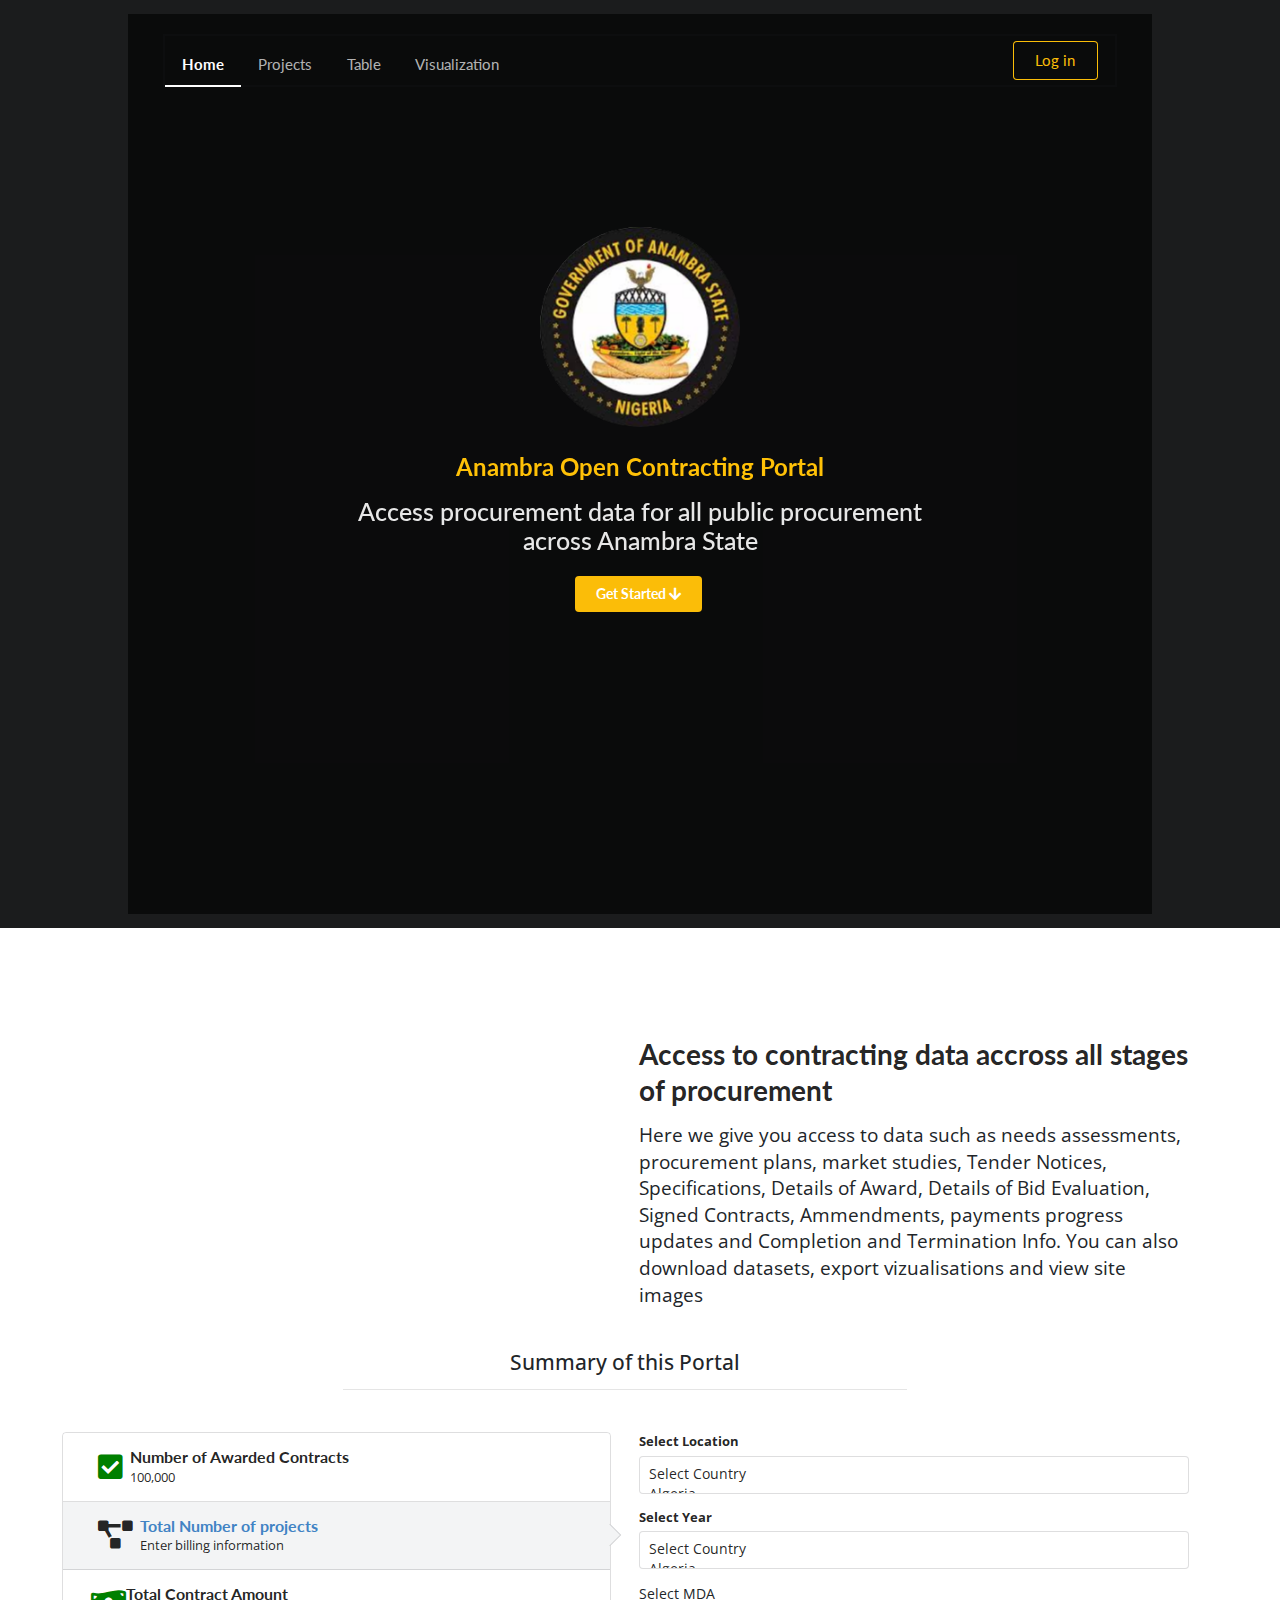
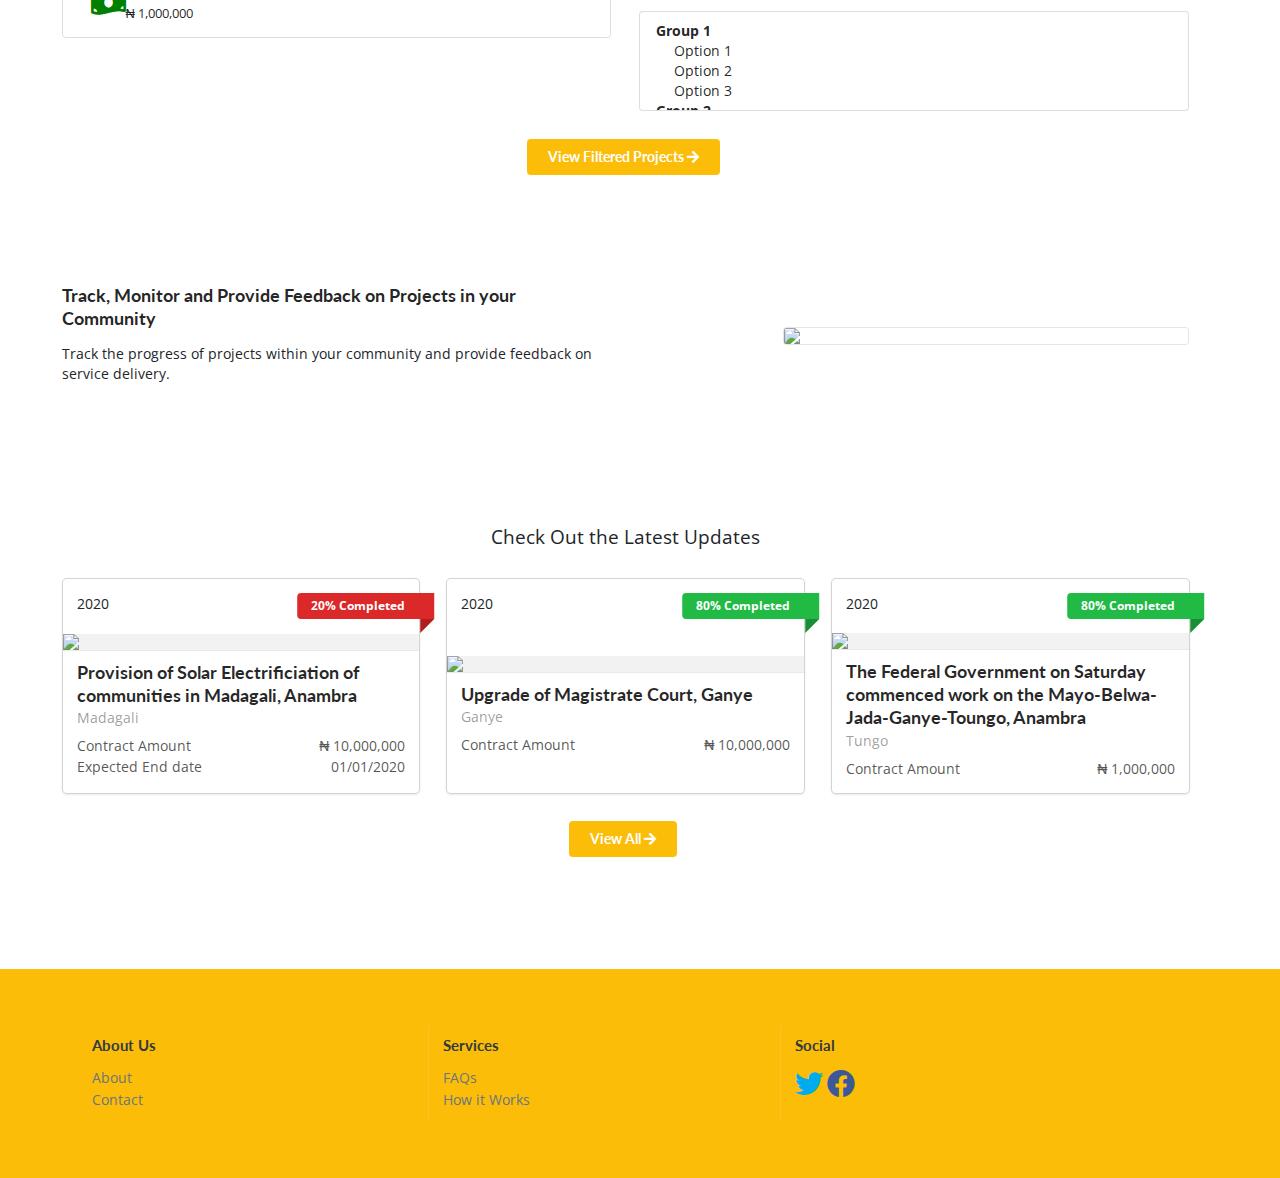
==== index.html @ ed1f9bd4 "feat: initial commit" ====
<!DOCTYPE html>
<html lang="en">

<head>
  <meta charset="UTF-8" />
  <meta name="viewport" content="width=device-width, initial-scale=1.0" />
  <meta http-equiv="X-UA-Compatible" content="ie=edge" />

  <link rel="stylesheet" href="https://cdnjs.cloudflare.com/ajax/libs/select2/4.0.5/css/select2.min.css" />

  <link rel="stylesheet" type="text/css" href="./src/semantic.min.css" />
  <link rel="stylesheet" href="./src/bootstrap.css" />
  <link rel="stylesheet" href="./src/main.css" />

  <!-- Font Awesome -->
  <link rel="stylesheet" href="https://use.fontawesome.com/releases/v5.8.2/css/all.css">
  <!-- Data AOS  -->
  <link href="https://unpkg.com/aos@2.3.1/dist/aos.css" rel="stylesheet">
  <link href="https://fonts.googleapis.com/css2?family=Open+Sans:wght@300&display=swap" rel="stylesheet">

  <title>Anambra OC Portal</title>

  <style>
    .select2-search__field {
      display: none;
    }

    .select2-selection--multiple {
      max-height: 40px;
      overflow: auto;
      cursor: pointer;
    }

    span.select2-selection.select2-selection--multiple {
      cursor: pointer;
    }

    .select2-results__group:hover,
    .select2-results__group:focus {
      cursor: pointer;
    }
  </style>
</head>

<body>
  <!-- Menu on Scroll -->
  <div class="ui large top fixed hidden menu">
    <div class="ui container">
      <a class="active item">Home</a>
      <a class="item" href="./views/project.html">Projects</a>
      <a class="item" href="./views/table.html">Table</a>
      <a class="item" href="./views/visualization.html">Visualization</a>
      <div class="right menu">
        <div class="item">
          <a class="ui yellow button">Log in</a>
        </div>
      </div>
    </div>
  </div>

  <!-- Sidebar Menu (on responsive screen) -->
  <div class="ui vertical inverted sidebar menu">
    <a class="active item">Home</a>
    <a class="item" href="./views/project.html">Projects</a>
    <a class="item" href="./views/table.html">Table</a>
    <a class="item" href="./views/visualization.html">Visualization</a>
    <a class="item">Login</a>
  </div>

  <div class="pusher">
    <div class="ui inverted vertical masthead center aligned segment" id="banner">
      <div id="main-banner">
        <div class="ui container">

          <!-- main menubar -->
          <div class="ui large secondary inverted pointing menu">
            <a class="toc item">
              <i class="fas fa-bars"></i>
            </a>
            <a class="active item">Home</a>
            <a class="item" href="views/project.html">Projects</a>
            <a class="item" href="views/table.html">Table</a>
            <a class="item" href="views/visualization.html">Visualization</a>
            <div class="right item">
              <a class="ui basic yellow button">Log in</a>
            </div>
          </div>

        </div>
        <div class="ui text container" id="header-text">
          <img src="./img/anambraIcon.png" width="200" alt="Anambra-logo" data-aos="flip-left">
          <h2 class="ui inverted header text-warning" data-aos="fade-right" data-aos-duration="1000">
            Anambra Open Contracting Portal
          </h2>
          <h3 data-aos="fade-left" data-aos-duration="1500">
            Access procurement data for all public procurement<br />across Anambra
            State
          </h3>
          <div class="ui medium yellow button" style="margin-top: 1rem">
            <a href="#main-content" style="color:#fff">Get Started <i class="fas fa-arrow-down"></i></a>
          </div>
        </div>
      </div>
    </div>
    <div class="ui vertical stripe" id="main-content">
      <div class="ui middle aligned stackable grid container">
        <div class="row">
          <div class="six wide left floated column">
            <lottie-player src="https://assets8.lottiefiles.com/temp/lf20_TOE9MF.json" background="transparent"
              speed="1" style="width: 400px; height: 300px;" loop autoplay></lottie-player>
          </div>
          <div class="eight wide column">
            <h3 class="ui header">
              Access to contracting data accross all stages of procurement
            </h3>
            <p>
              Here we give you access to data such as needs assessments,
              procurement plans, market studies, Tender Notices,
              Specifications, Details of Award, Details of Bid Evaluation,
              Signed Contracts, Ammendments, payments progress updates and
              Completion and Termination Info. You can also download datasets,
              export vizualisations and view site images
            </p>
          </div>
        </div>
      </div>

      <div class="">
        <div class="ui equal width stackable internally  grid container">
          <div class="row">
            <div class="center aligned column">
              <h4 class="ui huge" style="margin-top: 2rem">Summary of this Portal</h4>
              <hr width="50%" />
            </div>
          </div>
          <div class="aligned row">
            <div class="column">
              <div class="ui vertical  steps" style="width: 100%">
                <div class="completed step">
                  <i class="fas fa-check-square fa-2x px-2" style="color: green;"></i>
                  <div class="content">
                    <div class="title">Number of Awarded Contracts</div>
                    <div class="description">100,000</div>
                  </div>
                </div>
                <div class="active step">
                  <i class="fas fa-project-diagram fa-2x px-2"></i>
                  <div class="content">
                    <div class="title">Total Number of projects</div>
                    <div class="description">Enter billing information</div>
                  </div>
                </div>
                <div class="complete step">
                  <i class="fas fa-money-bill-wave fa-2x" style="color: green;"></i>
                  <div class="content">
                    <div class="title">Total Contract Amount</div>
                    <div class="description">
                      <span class="right floated">&#8358; 1,000,000</span>
                    </div>
                  </div>
                </div>
              </div>
            </div>
            <div class="column">
              <div class="ui form">
                <div class="field">
                  <label>Select Location</label>
                  <select multiple="" class="ui dropdown">
                    <option value="">Select Country</option>
                    <option value="DZ">Algeria</option>
                    <option value="AQ">Antarctica</option>
                    <option value="ZW">Zimbabwe</option>
                  </select>
                </div>
                <div class="field">
                  <label>Select Year</label>
                  <select multiple="" class="ui dropdown">
                    <option value="">Select Country</option>
                    <option value="DZ">Algeria</option>
                    <option value="AQ">Antarctica</option>
                    <option value="ZW">Zimbabwe</option>
                  </select>
                </div>
                <div id="select-container">
                  <label class="label">Select MDA</label>
                  <select id="select-group" multiple="multiple" style="width:100%">
                    <optgroup label="Group 1">
                      <option value="1">Option 1</option>
                      <option value="2">Option 2</option>
                      <option value="3">Option 3</option>
                    </optgroup>
                    <optgroup label="Group 2">
                      <option value="4">Option 4</option>
                      <option value="5">Option 5</option>
                      <option value="6">Option 6</option>
                    </optgroup>
                  </select>
                </div>
              </div>
            </div>
          </div>
          <div class="row">
            <div class="center aligned column">
              <div class="ui yellow button">
                View Filtered Projects <i class="fas fa-arrow-right"></i>
              </div>
            </div>
          </div>
        </div>
      </div>
    </div>

    <div class="">
      <div class="ui middle aligned stackable grid container">
        <div class="row">
          <div class="eight wide column">
            <h3 class="ui header">
              Track, Monitor and Provide Feedback on Projects in your
              Community
            </h3>
            <p>
              Track the progress of projects within your community and provide
              feedback on service delivery.
            </p>
          </div>
          <div class="six wide right floated column">
            <img src="https://www.inlandtown.com/wp-content/uploads/2016/03/new-awka-e1457959773303.jpg"
              class="ui large bordered rounded image" />
          </div>
        </div>
      </div>

      <div class="ui container  vertical stripe grid">
        <div class="row">
          <div class="center aligned column">
            <p class="ui huge">Check Out the Latest Updates</p>
          </div>
        </div>
        <div class="ui three stackable special cards row">
          <div class="ui link card">
            <div class="content">
              <div class="right floated meta">
                <a class="ui red right ribbon label">20% Completed</a>
              </div>
              2020
            </div>

            <div class="image">
              <img src="https://i1.wp.com/nairametrics.com/wp-content/uploads/2019/04/Solar.jpg?fit=900%2C563&ssl=1" />
            </div>
            <div class="content">
              <div class="header">
                Provision of Solar Electrificiation of communities in Madagali, Anambra
              </div>
              <div class="meta">
                <a>Madagali</a>
              </div>
              <div class="description">
                <span class="right floated">&#8358; 10,000,000</span>
                <span class="left floated">
                  Contract Amount
                </span>
              </div>
              <div class="description">
                <span class="right floated">01/01/2020</span>
                <span class="left floated">
                  Expected End date
                </span>
              </div>
            </div>
          </div>
          <div class="ui link card">
            <div class="content">
              <div class="right floated meta">
                <a class="ui green right ribbon label">80% Completed</a>
              </div>
              2020
            </div>
            <div class="image">
              <img src="https://i2.wp.com/www.von.gov.ng/wp-content/uploads/2018/06/UNCHR.jpg?resize=696%2C522&ssl=1" />
            </div>
            <div class="content">
              <div class="header">
                Upgrade of Magistrate Court, Ganye
              </div>
              <div class="meta">
                <a>Ganye</a>
              </div>
              <div class="description">
                <span class="right floated">&#8358; 10,000,000</span>
                <span class="left floated">
                  Contract Amount
                </span>
              </div>
            </div>
          </div>
          <div class="ui link card">
            <div class="content">
              <div class="right floated meta">
                <a class="ui green right ribbon label">80% Completed</a>
              </div>
              2020
            </div>
            <div class="image">
              <img
                src="https://i1.wp.com/economicconfidential.com/wp-content/uploads/2018/08/Road-Construction.jpg?resize=275%2C183&ssl=1" />
            </div>
            <div class="content">
              <div class="header">
                The Federal Government on Saturday commenced work on the Mayo-Belwa-Jada-Ganye-Toungo, Anambra
              </div>
              <div class="meta">
                <a>Tungo</a>
              </div>
              <div class="description">
                <span class="right floated">&#8358; 1,000,000</span>
                <span class="left floated">
                  Contract Amount
                </span>
              </div>
            </div>
          </div>
        </div>
        <div class="row">
          <div class="center aligned column">
            <div class="ui yellow button">
              View All <i class="fas fa-arrow-right"></i>
            </div>
          </div>
        </div>
      </div>
    </div>

    <div class="ui inverted yellow vertical footer segment">
      <div class="ui container">
        <div class="ui stackable inverted divided equal height stackable grid">
          <div class="five wide column">
            <h4 class="ui inverted header text-dark">About Us</h4>
            <div class="ui inverted link list">
              <a href="#" class="item text-muted">About</a>
              <a href="#" class="item text-muted">Contact</a>
            </div>
          </div>
          <div class="five wide column">
            <h4 class="ui inverted header text-dark">Services</h4>
            <div class="ui inverted link list">
              <a href="#" class="item text-muted">FAQs</a>
              <a href="#" class="item text-muted">How it Works</a>
            </div>
          </div>
          <div class="five wide column">
            <h4 class="ui inverted header text-dark">Social</h4>
            <a href="#" class="item" style="color: #00acee;">
              <i class="fab fa-twitter fa-2x"></i>
            </a>
            <a href="#" class="item" style="color: #3b5998;">
              <i class="fab fa-facebook fa-2x"></i>
            </a>
          </div>
        </div>
      </div>
    </div>
  </div>
  <!-- script -->
  <script src="https://code.jquery.com/jquery-3.1.1.min.js"
    integrity="sha256-hVVnYaiADRTO2PzUGmuLJr8BLUSjGIZsDYGmIJLv2b8=" crossorigin="anonymous"></script>
  <script src="https://cdnjs.cloudflare.com/ajax/libs/select2/4.0.5/js/select2.full.min.js"></script>

  <script src="./src/semantic.min.js"></script>

  <!-- aos  -->
  <script src="https://unpkg.com/aos@2.3.1/dist/aos.js"></script>
  <script>
    AOS.init();
  </script>
  <script src="https://unpkg.com/@lottiefiles/lottie-player@latest/dist/lottie-player.js"></script>


  <!-- high charts -->
  <script src="https://code.highcharts.com/highcharts.js"></script>
  <script>
    $(function () {

      // fix menu when passed
      $(".masthead").visibility({
        once: false,
        onBottomPassed: function () {
          $(".fixed.menu").transition("fade in");
        },
        onBottomPassedReverse: function () {
          $(".fixed.menu").transition("fade out");
        }
      });

      // create sidebar and attach to menu open
      $(".ui.sidebar").sidebar("attach events", ".toc.item");
      $(".ui.dropdown").dropdown();

      // new test
      $("#select-group").select2();

      let optgroupState = {};

      $("body").on('click', '.select2-container--open .select2-results__group', function () {
        $(this).siblings().toggle();
        let id = $(this).closest('.select2-results__options').attr('id');
        let index = $('.select2-results__group').index(this);
        optgroupState[id][index] = !optgroupState[id][index];
      })

      $('#select-group').on('select2:open', function () {
        $('.select2-dropdown--below').css('opacity', 0);
        setTimeout(() => {
          let groups = $('.select2-container--open .select2-results__group');
          let id = $('.select2-results__options').attr('id');
          if (!optgroupState[id]) {
            optgroupState[id] = {};
          }
          $.each(groups, (index, v) => {
            optgroupState[id][index] = optgroupState[id][index] || false;
            optgroupState[id][index] ? $(v).siblings().show() : $(v).siblings().hide();
          })
          $('.select2-dropdown--below').css('opacity', 1);
        }, 0);
      })

    });

  </script>
</body>

</html>
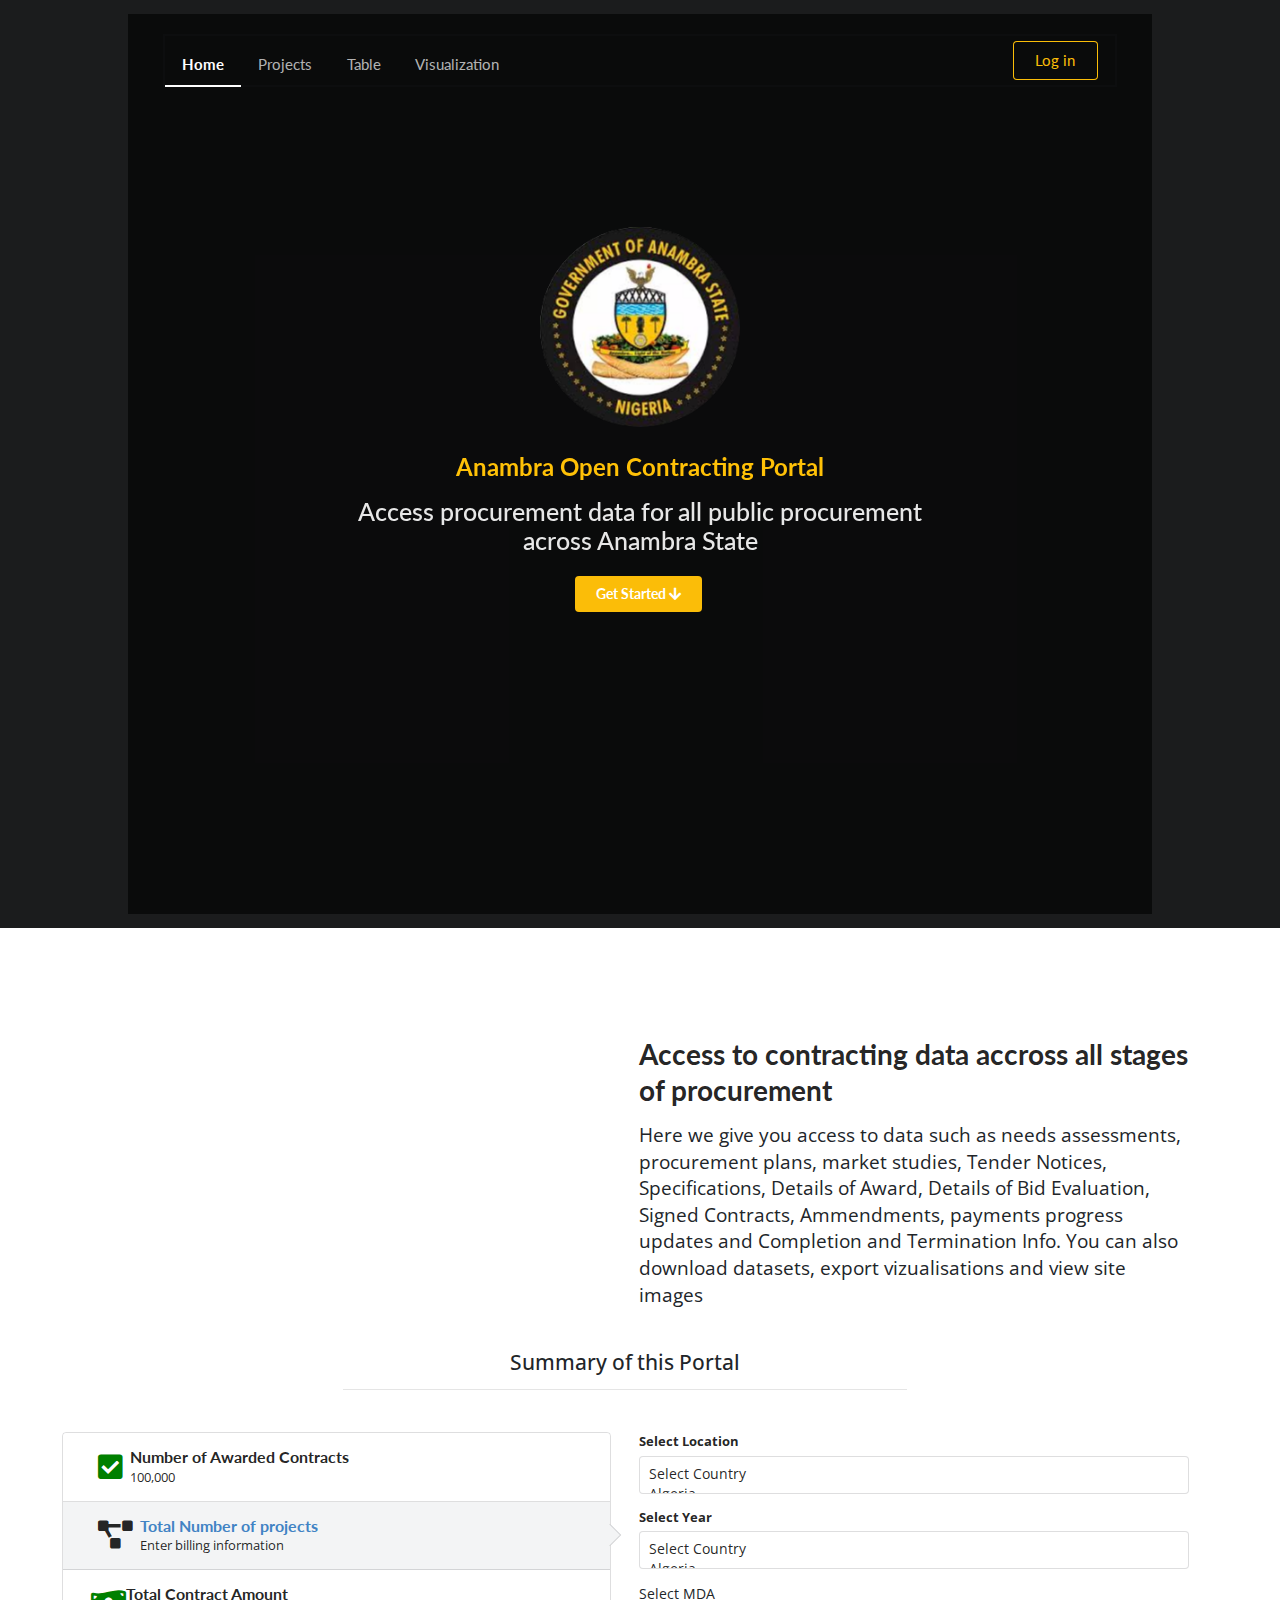
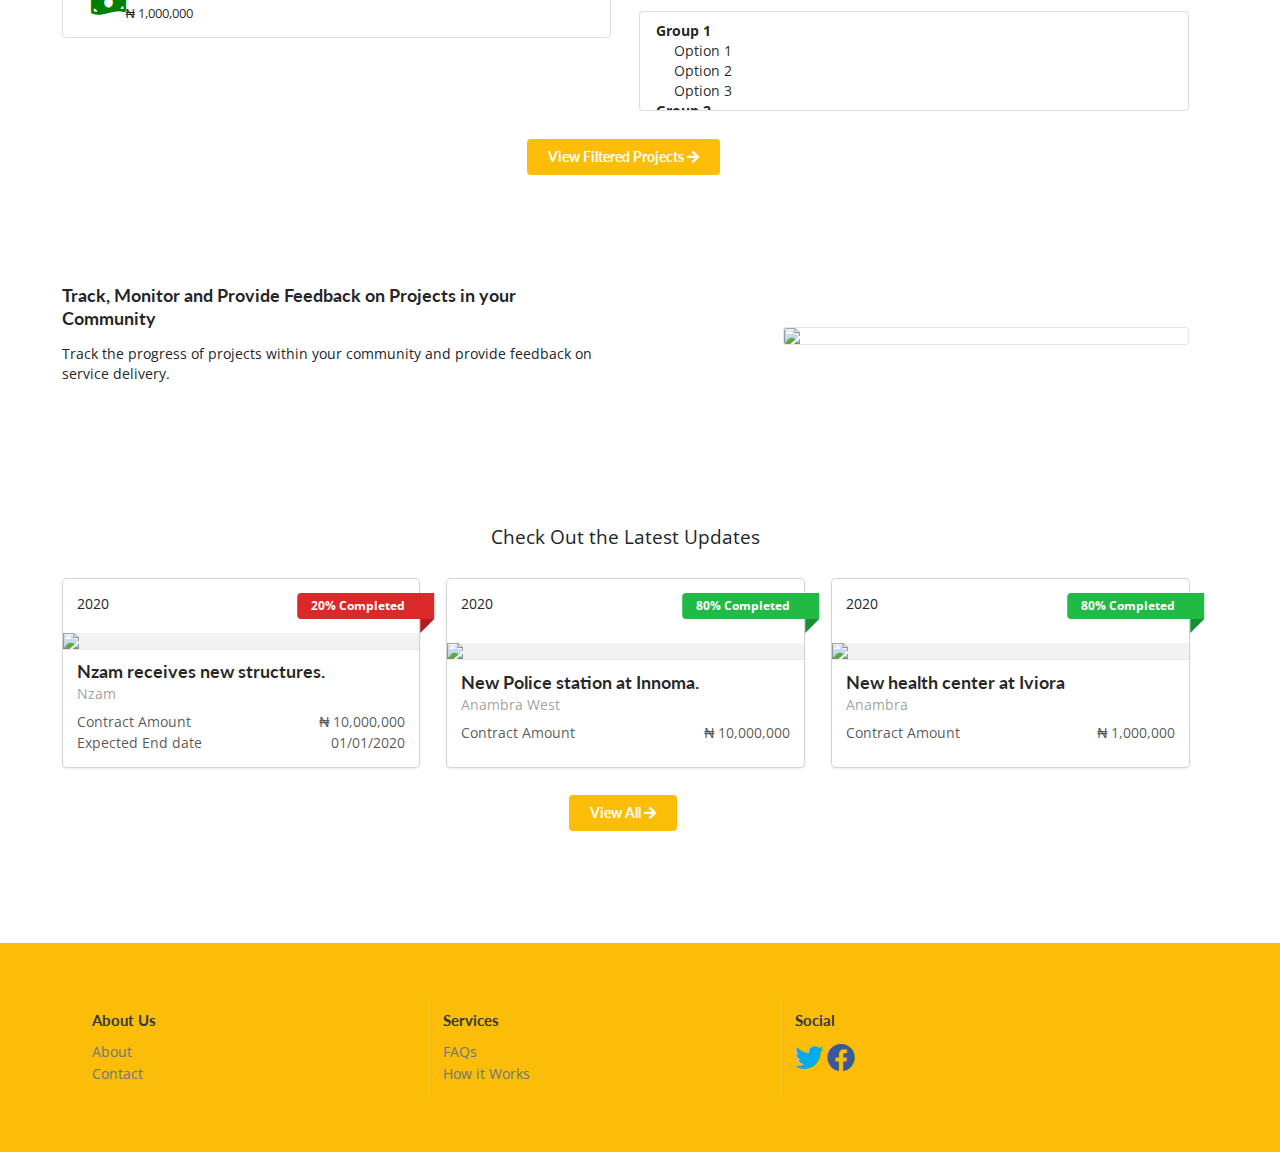
==== commit c51c22a0: "fix: bug fixes on view files" ====
--- a/index.html
+++ b/index.html
@@ -246,14 +246,14 @@
             </div>
 
             <div class="image">
-              <img src="https://i1.wp.com/nairametrics.com/wp-content/uploads/2019/04/Solar.jpg?fit=900%2C563&ssl=1" />
+              <img src="https://www.anambrastate.gov.ng/assets/uploads/main/69829b46c87a03d264d87efefd2757b0ff287538.png" />
             </div>
             <div class="content">
               <div class="header">
-                Provision of Solar Electrificiation of communities in Madagali, Anambra
+                Nzam receives new structures.
               </div>
               <div class="meta">
-                <a>Madagali</a>
+                <a>Nzam</a>
               </div>
               <div class="description">
                 <span class="right floated">&#8358; 10,000,000</span>
@@ -277,14 +277,14 @@
               2020
             </div>
             <div class="image">
-              <img src="https://i2.wp.com/www.von.gov.ng/wp-content/uploads/2018/06/UNCHR.jpg?resize=696%2C522&ssl=1" />
+              <img src="https://www.anambrastate.gov.ng/assets/uploads/main/7221ad1e4707b4261869706919360b6838340d4c.png" />
             </div>
             <div class="content">
               <div class="header">
-                Upgrade of Magistrate Court, Ganye
+                New Police station at Innoma.
               </div>
               <div class="meta">
-                <a>Ganye</a>
+                <a>Anambra West</a>
               </div>
               <div class="description">
                 <span class="right floated">&#8358; 10,000,000</span>
@@ -303,14 +303,14 @@
             </div>
             <div class="image">
               <img
-                src="https://i1.wp.com/economicconfidential.com/wp-content/uploads/2018/08/Road-Construction.jpg?resize=275%2C183&ssl=1" />
+                src="https://www.anambrastate.gov.ng/assets/uploads/main/b08bf98a0dae4bb6b4c5c77b1b235cb84c0fbb11.png" />
             </div>
             <div class="content">
               <div class="header">
-                The Federal Government on Saturday commenced work on the Mayo-Belwa-Jada-Ganye-Toungo, Anambra
+                New health center at Iviora
               </div>
               <div class="meta">
-                <a>Tungo</a>
+                <a>Anambra</a>
               </div>
               <div class="description">
                 <span class="right floated">&#8358; 1,000,000</span>
